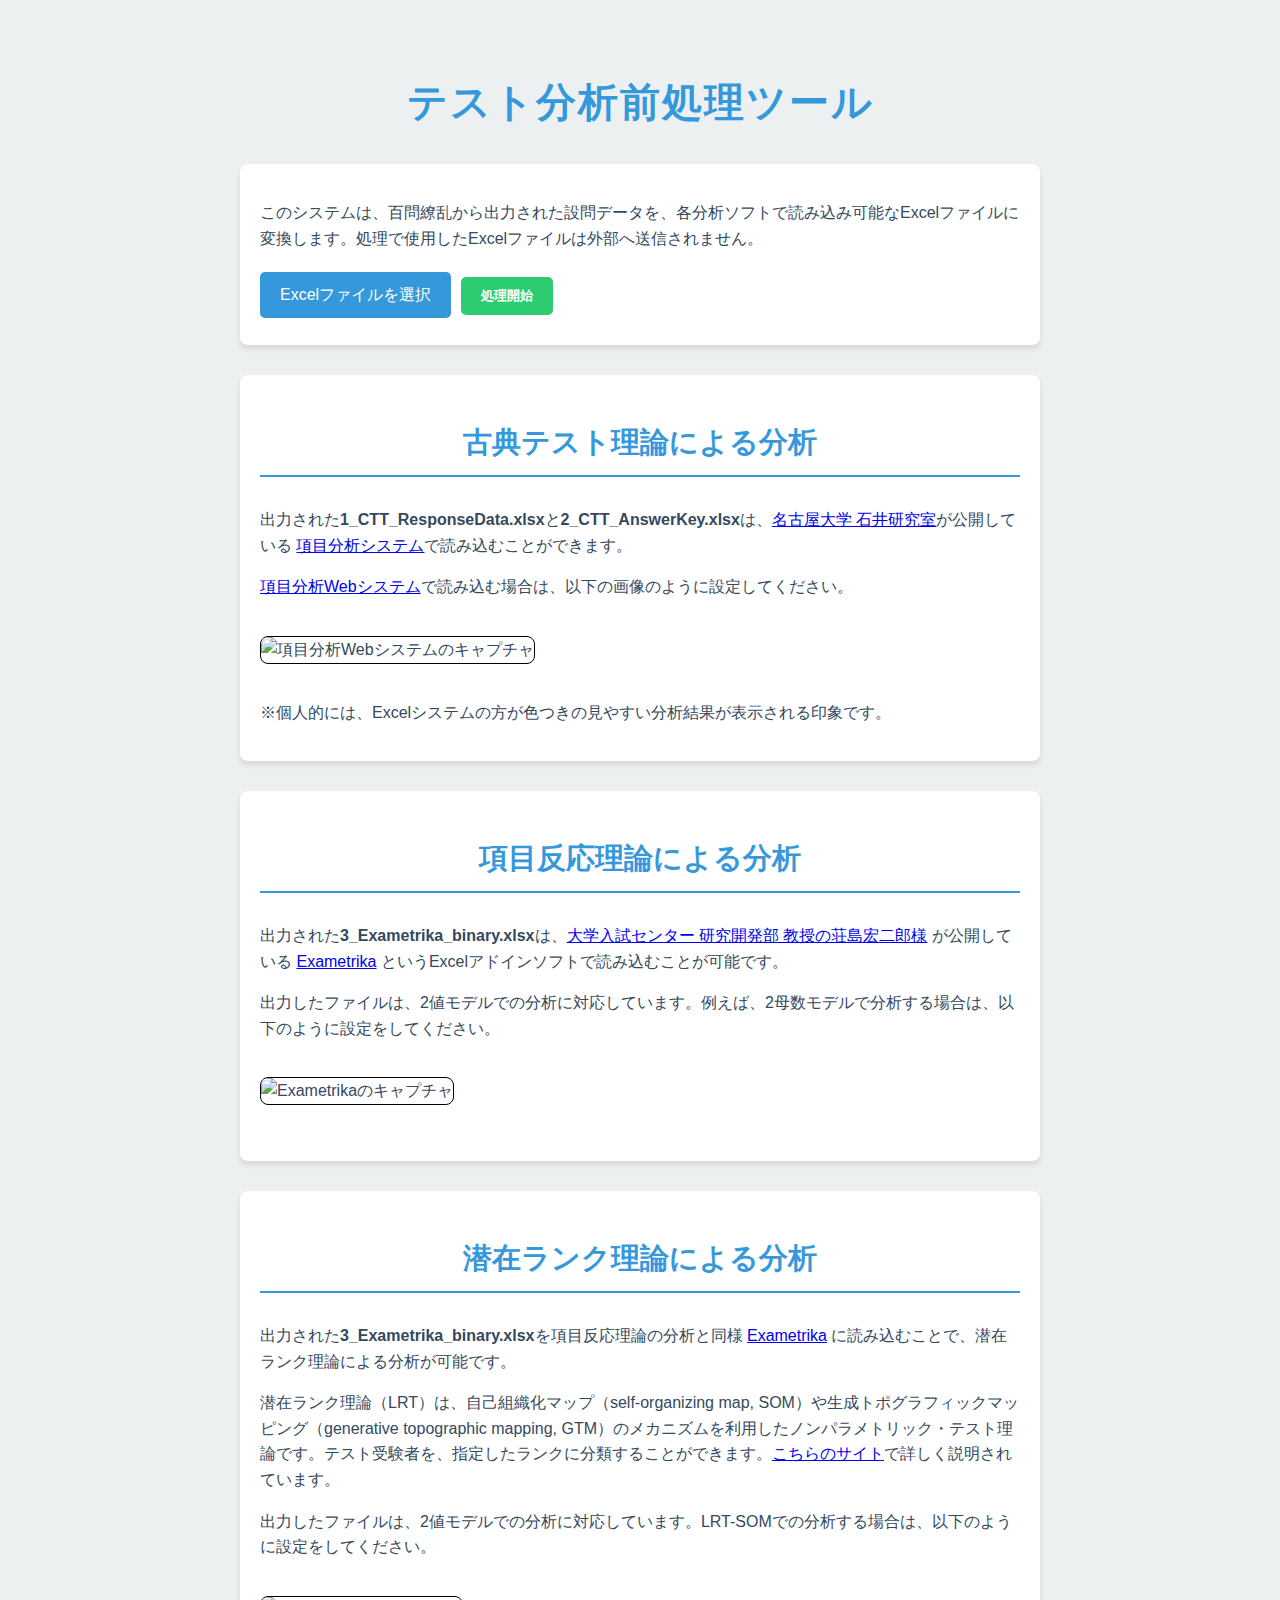
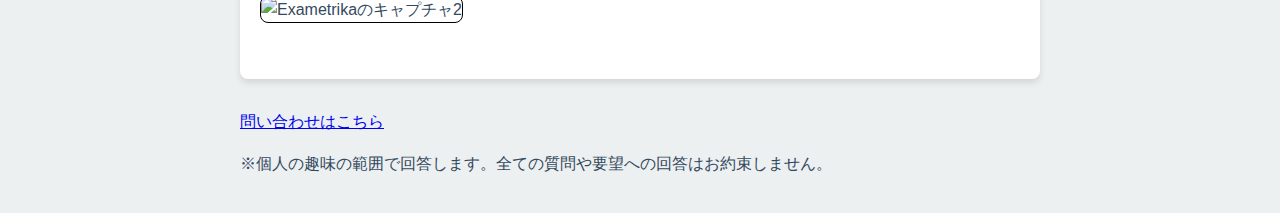
==== index.html @ 3e4b514e "add 問い合わせ LRT" ====
<!DOCTYPE html>
<html lang="ja">

<head>
  <meta charset="UTF-8">
  <meta name="viewport" content="width=device-width, initial-scale=1.0">
  <title>テスト分析前処理ツール</title>
  <script src="https://cdnjs.cloudflare.com/ajax/libs/xlsx/0.16.2/xlsx.full.min.js"></script>
  <script src="https://cdnjs.cloudflare.com/ajax/libs/FileSaver.js/2.0.5/FileSaver.min.js"></script>
  <style>
    :root {
      --primary-color: #3498db;
      --secondary-color: #2ecc71;
      --background-color: #ecf0f1;
      --text-color: #34495e;
      --button-text-color: #ffffff;
    }

    body {
      font-family: 'Arial', sans-serif;
      line-height: 1.6;
      color: var(--text-color);
      background-color: var(--background-color);
      margin: 0;
      padding: 0;
    }

    .container {
      max-width: 800px;
      margin: 0 auto;
      padding: 20px;
    }

    h1,
    h2 {
      color: var(--primary-color);
      text-align: center;
      margin-bottom: 30px;
    }

    h1 {
      font-size: 2.5em;
      text-transform: uppercase;
      letter-spacing: 2px;
      margin-top: 50px;
    }

    h2 {
      font-size: 1.8em;
      border-bottom: 2px solid var(--primary-color);
      padding-bottom: 10px;
    }

    .card {
      background-color: white;
      border-radius: 8px;
      box-shadow: 0 4px 6px rgba(0, 0, 0, 0.1);
      padding: 20px;
      margin-bottom: 30px;
    }

    .btn {
      display: inline-block;
      padding: 10px 20px;
      margin: 10px 5px;
      border: none;
      border-radius: 5px;
      background-color: var(--primary-color);
      color: var(--button-text-color);
      text-decoration: none;
      font-weight: bold;
      transition: background-color 0.3s ease, box-shadow 0.3s ease;
      cursor: pointer;
    }

    .btn:hover,
    .btn:focus {
      background-color: #2980b9;
      box-shadow: 0 2px 4px rgba(0, 0, 0, 0.2);
    }

    .btn:focus {
      outline: 3px solid #f39c12;
      outline-offset: 2px;
    }

    .btn-secondary {
      background-color: var(--secondary-color);
    }

    .btn-secondary:hover,
    .btn-secondary:focus {
      background-color: #27ae60;
    }

    #upload {
      display: none;
    }

    .file-upload-label {
      display: inline-block;
      padding: 10px 20px;
      background-color: var(--primary-color);
      color: var(--button-text-color);
      border-radius: 5px;
      cursor: pointer;
      transition: background-color 0.3s ease, box-shadow 0.3s ease;
    }

    .file-upload-label:hover,
    .file-upload-label:focus {
      background-color: #2980b9;
      box-shadow: 0 2px 4px rgba(0, 0, 0, 0.2);
    }

    .file-upload-label:focus {
      outline: 3px solid #f39c12;
      outline-offset: 2px;
    }

    .download-links a {
      display: block;
      margin: 10px 0;
      padding: 10px 20px;
      background-color: var(--primary-color);
      color: var(--button-text-color);
      text-decoration: none;
      border-radius: 5px;
      transition: background-color 0.3s ease, box-shadow 0.3s ease;
    }

    .download-links a:hover,
    .download-links a:focus {
      background-color: #2980b9;
      box-shadow: 0 2px 4px rgba(0, 0, 0, 0.2);
    }

    .download-links a:focus {
      outline: 3px solid #f39c12;
      outline-offset: 2px;
    }

    img {
      max-width: 100%;
      height: auto;
      border-radius: 8px;
      margin: 20px 0;
    }

    .bordered-image {
      border: 1px solid black;
    }
  </style>
</head>

<body>
  <div class="container">
    <h1>テスト分析前処理ツール</h1>

    <div class="card">
      <p>このシステムは、百問繚乱から出力された設問データを、各分析ソフトで読み込み可能なExcelファイルに変換します。処理で使用したExcelファイルは外部へ送信されません。</p>

      <label for="upload" class="file-upload-label" tabindex="0">Excelファイルを選択</label>
      <input type="file" id="upload" accept=".xlsx" />
      <button onclick="processFile()" class="btn btn-secondary">処理開始</button>

      <div class="download-links">
        <a id="downloadLink1" href="#" style="display: none;">1_CTT_ResponseData.xlsx ダウンロード</a>
        <a id="downloadLink2" href="#" style="display: none;">2_CTT_AnswerKey.xlsx ダウンロード</a>
        <a id="downloadLink3" href="#" style="display: none;">3_Exametrika_binary.xlsx ダウンロード</a>
      </div>
    </div>

    <div class="card">
      <h2>古典テスト理論による分析</h2>
      <p>
        出力された<strong>1_CTT_ResponseData.xlsx</strong>と<strong>2_CTT_AnswerKey.xlsx</strong>は、<a
          href="https://www.educa.nagoya-u.ac.jp/~ishii-h/index.html" target="_blank" rel="noopener noreferrer">名古屋大学
          石井研究室</a>が公開している
        <a href="https://www.educa.nagoya-u.ac.jp/~ishii-h/test_system.html" target="_blank"
          rel="noopener noreferrer">項目分析システム</a>で読み込むことができます。
      </p>
      <p>
        <a href="https://huangshan.shinyapps.io/ItemAnalysisSystem/" target="_blank"
          rel="noopener noreferrer">項目分析Webシステム</a>で読み込む場合は、以下の画像のように設定してください。
      </p>
      <img src="figs\CTT_setting.png" alt="項目分析Webシステムのキャプチャ" class="bordered-image">
      <p>
        ※個人的には、Excelシステムの方が色つきの見やすい分析結果が表示される印象です。
      </p>
    </div>

    <div class="card">
      <h2>項目反応理論による分析</h2>
      <p>
        出力された<strong>3_Exametrika_binary.xlsx</strong>は、<a href="http://shojima.starfree.jp/index.htm" target="_blank"
          rel="noopener noreferrer">大学入試センター 研究開発部 教授の荘島宏二郎様</a> が公開している
        <a href="http://shojima.starfree.jp/exmk/jindex.htm" target="_blank" rel="noopener noreferrer">Exametrika</a>
        というExcelアドインソフトで読み込むことが可能です。
      </p>
      <p>出力したファイルは、2値モデルでの分析に対応しています。例えば、2母数モデルで分析する場合は、以下のように設定をしてください。</p>
      <p><img src="figs\IRT_setting.png" alt="Exametrikaのキャプチャ" class="bordered-image"></p>

    </div>

    <div class="card">
      <h2>潜在ランク理論による分析</h2>
      <p>
        出力された<strong>3_Exametrika_binary.xlsx</strong>を項目反応理論の分析と同様
        <a href="http://shojima.starfree.jp/exmk/jindex.htm" target="_blank" rel="noopener noreferrer">Exametrika</a>
        に読み込むことで、潜在ランク理論による分析が可能です。
      </p>
      <p>
        潜在ランク理論（LRT）は、自己組織化マップ（self-organizing map, SOM）や生成トポグラフィックマッピング（generative topographic mapping,
        GTM）のメカニズムを利用したノンパラメトリック・テスト理論です。テスト受験者を、指定したランクに分類することができます。<a href="http://shojima.starfree.jp/ntt/jindex.htm"
          target="_blank" rel="noopener noreferrer">こちらのサイト</a>で詳しく説明されています。
      </p>
      <p>出力したファイルは、2値モデルでの分析に対応しています。LRT-SOMでの分析する場合は、以下のように設定をしてください。</p>
      <p><img src="figs\LRT_setting.png" alt="Exametrikaのキャプチャ2" class="bordered-image"></p>


    </div>

    <p><a href="https://forms.gle/QhK3WbjAWRJDRmNq7">問い合わせはこちら</a></p>
      
      <p>※個人の趣味の範囲で回答します。全ての質問や要望への回答はお約束しません。</p>
  </div>




  <script src="script.js"></script>
</body>

</html>
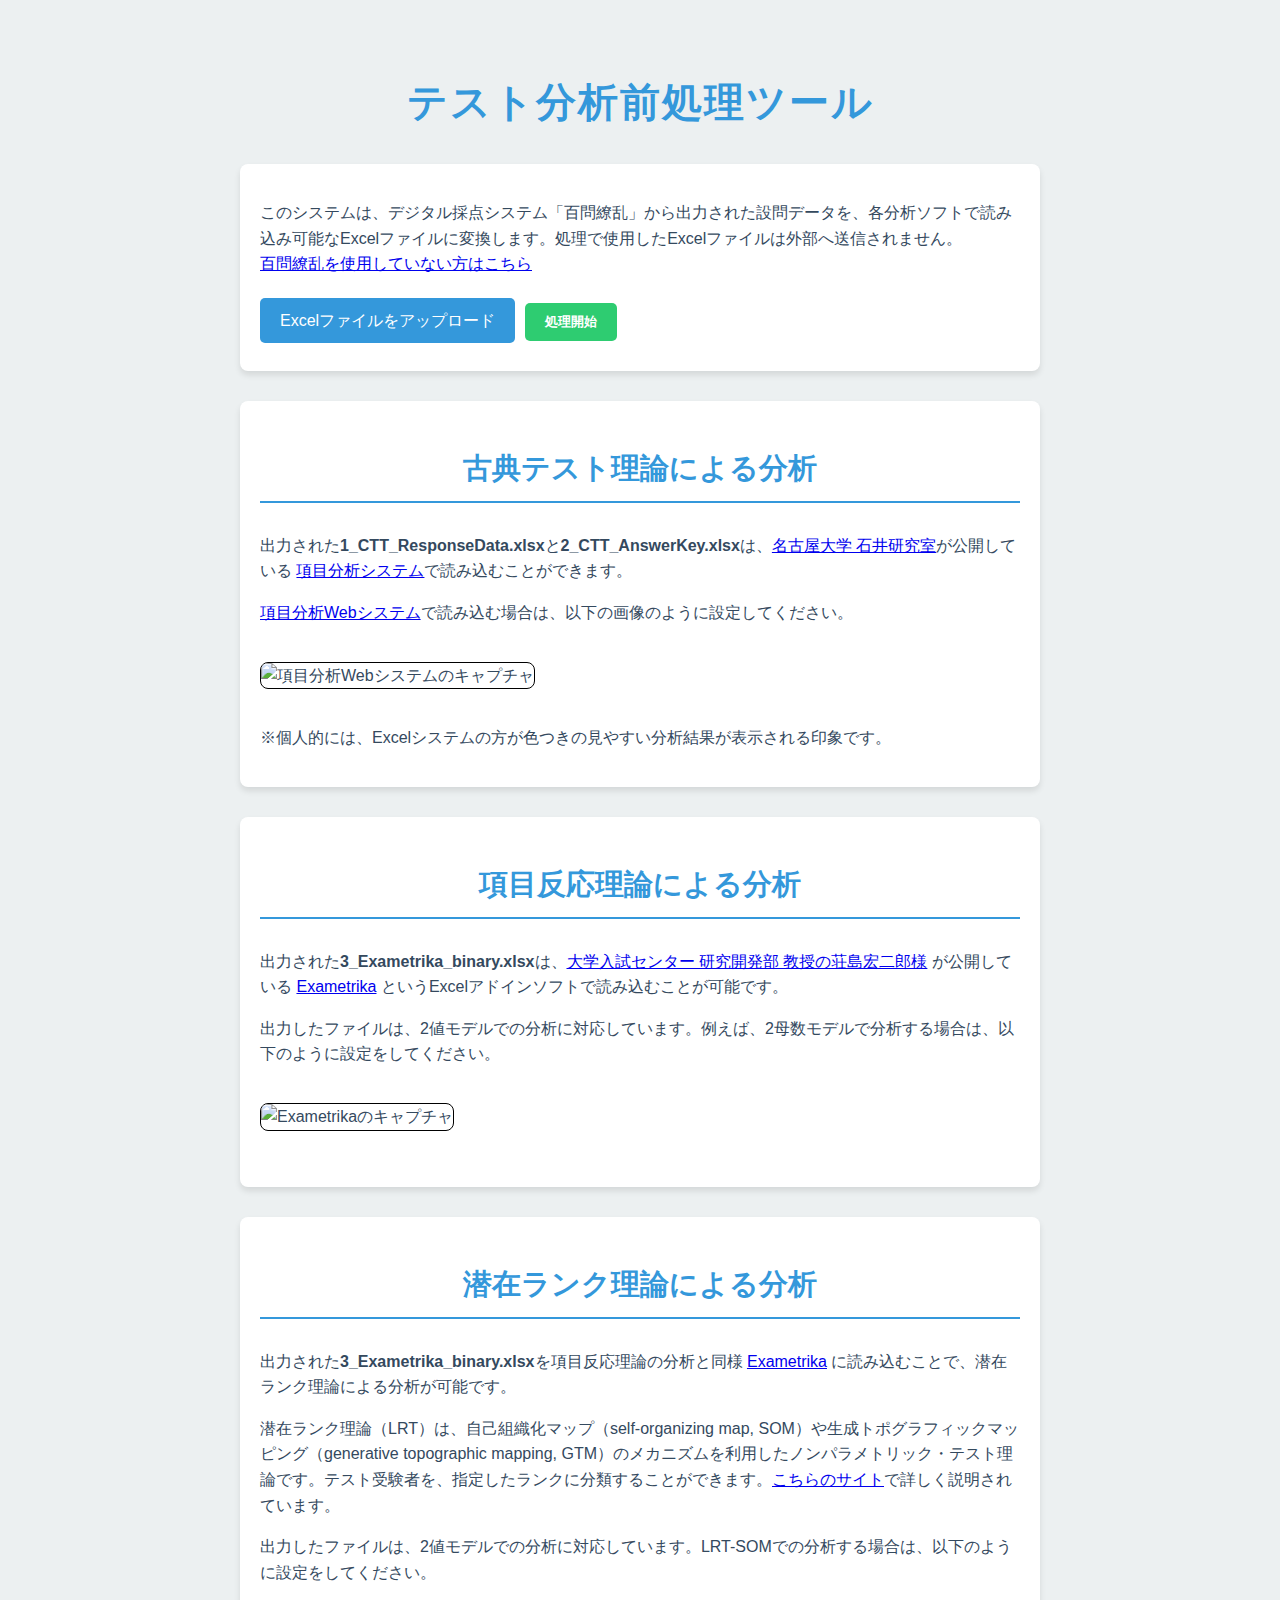
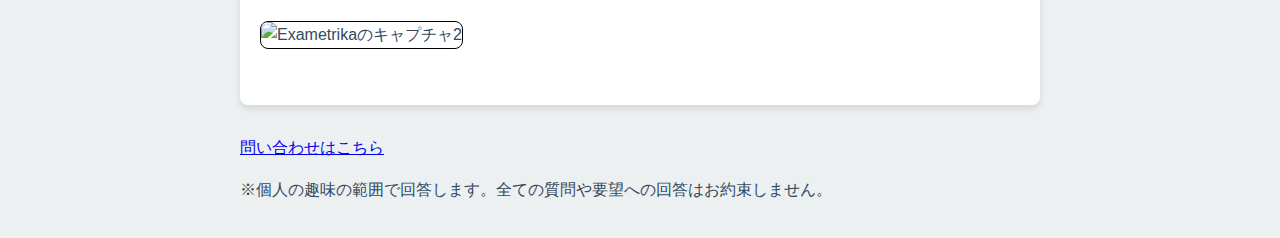
==== commit c1a44c86: "テンプレートダウンロード機能を実装" ====
--- a/index.html
+++ b/index.html
@@ -158,9 +158,9 @@
     <h1>テスト分析前処理ツール</h1>
 
     <div class="card">
-      <p>このシステムは、百問繚乱から出力された設問データを、各分析ソフトで読み込み可能なExcelファイルに変換します。処理で使用したExcelファイルは外部へ送信されません。</p>
-
-      <label for="upload" class="file-upload-label" tabindex="0">Excelファイルを選択</label>
+      <p>このシステムは、デジタル採点システム「百問繚乱」から出力された設問データを、各分析ソフトで読み込み可能なExcelファイルに変換します。処理で使用したExcelファイルは外部へ送信されません。<a href="https://phys-ken.github.io/ItemAnalysisPreprocessingSystemOnWeb/templateDL.html"><br>百問繚乱を使用していない方はこちら</a></p>
+
+      <label for="upload" class="file-upload-label" tabindex="0">Excelファイルをアップロード</label>
       <input type="file" id="upload" accept=".xlsx" />
       <button onclick="processFile()" class="btn btn-secondary">処理開始</button>
 
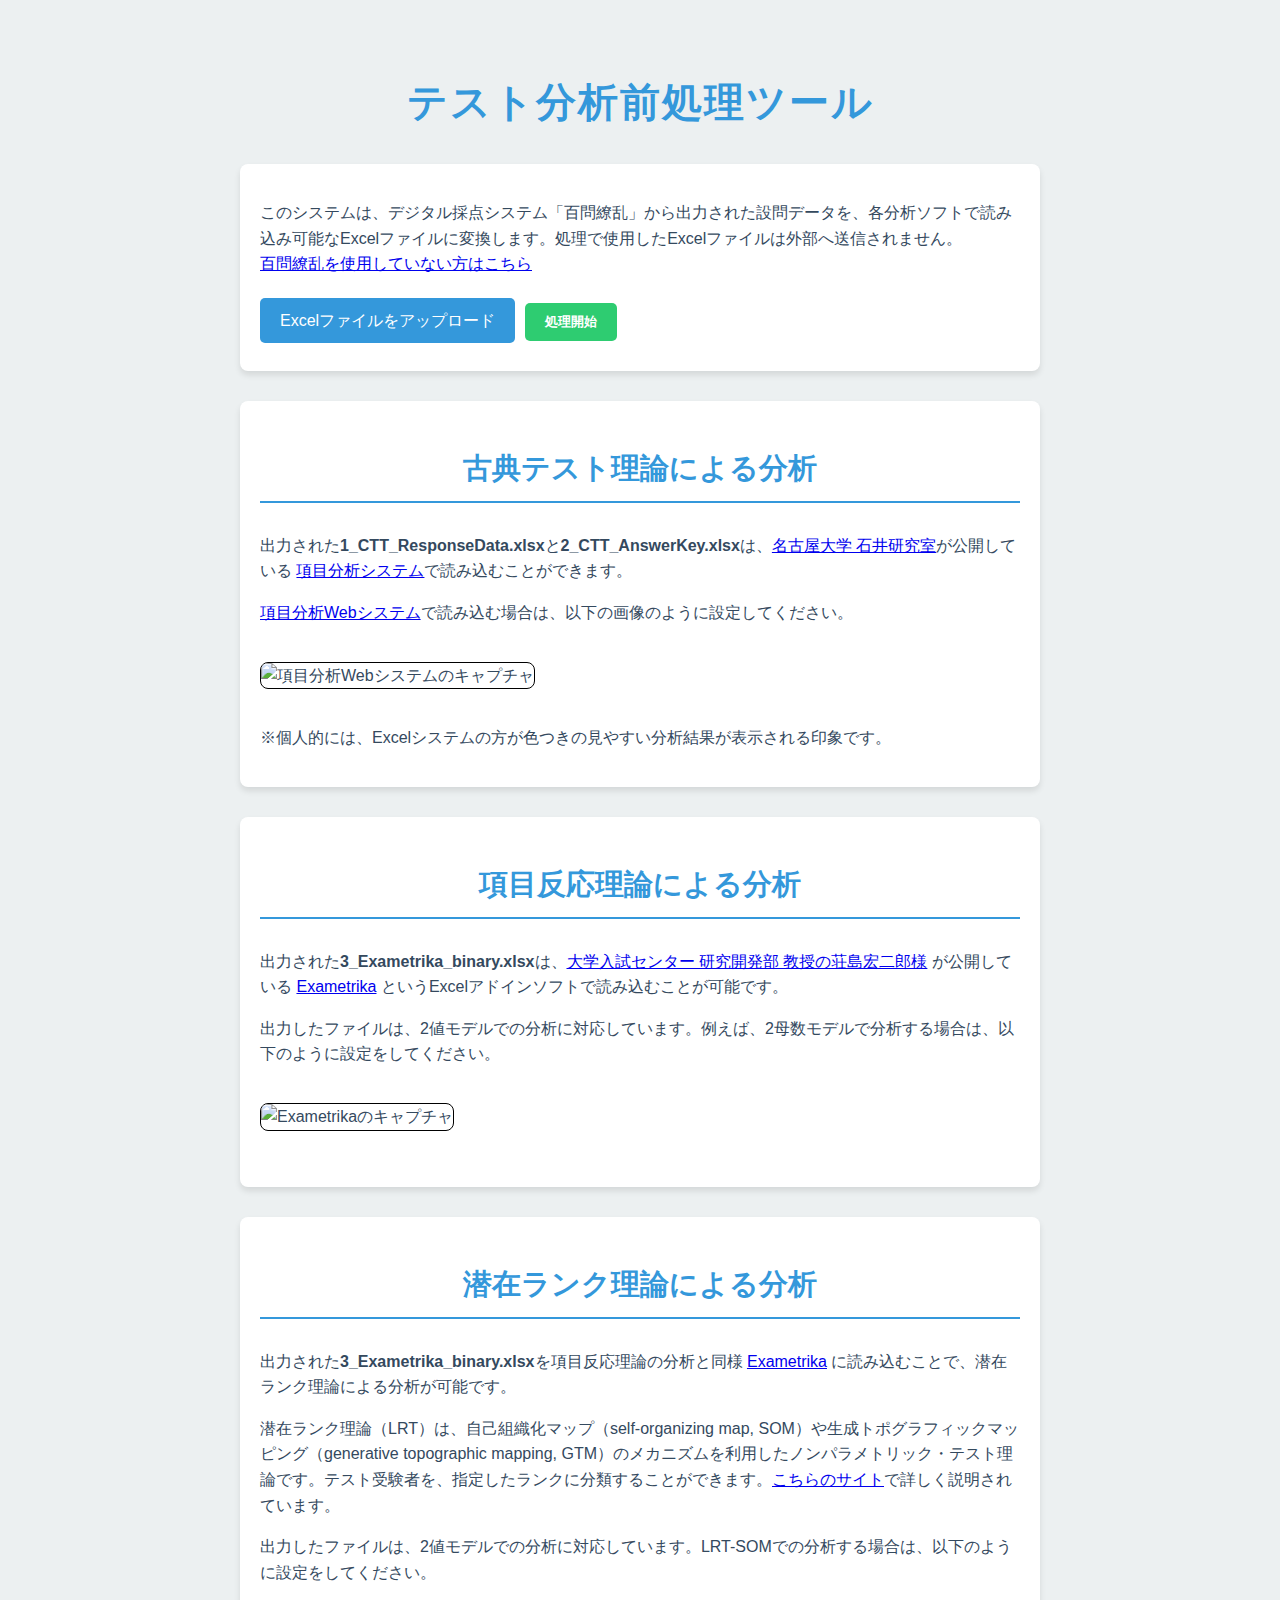
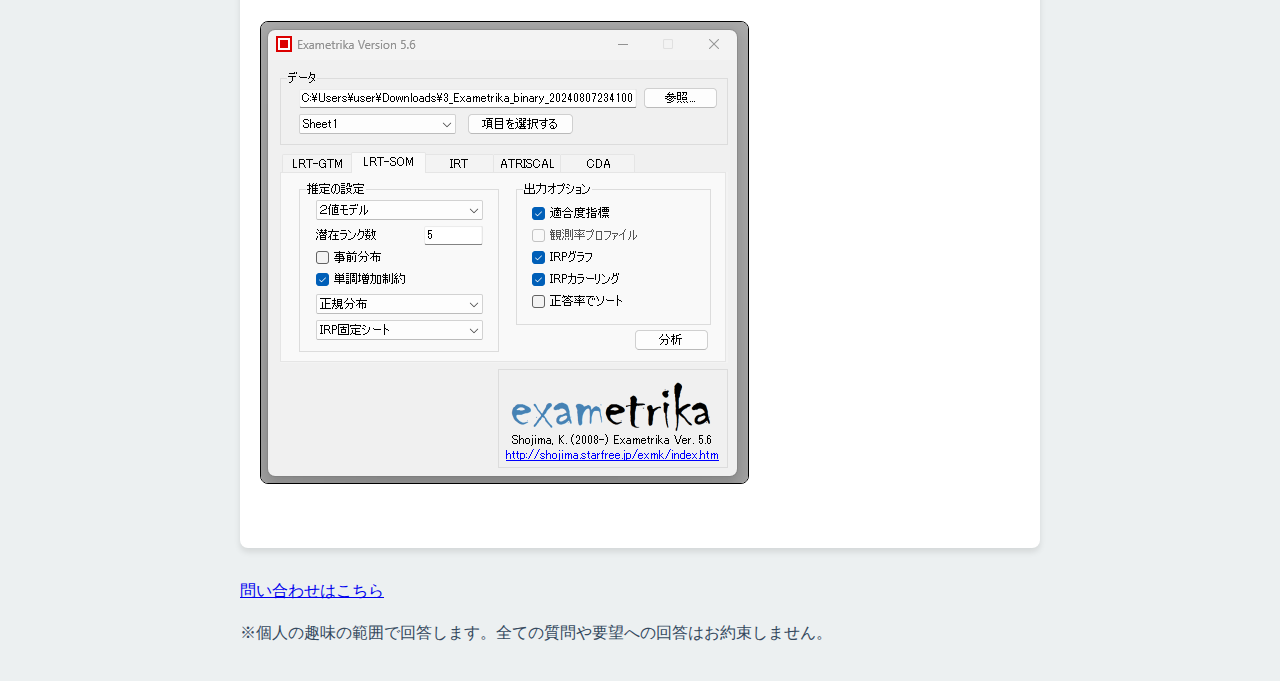
==== commit 95925a6a: "update LRT fig" ====
--- a/index.html
+++ b/index.html
@@ -216,7 +216,7 @@
           target="_blank" rel="noopener noreferrer">こちらのサイト</a>で詳しく説明されています。
       </p>
       <p>出力したファイルは、2値モデルでの分析に対応しています。LRT-SOMでの分析する場合は、以下のように設定をしてください。</p>
-      <p><img src="figs\LRT_setting.png" alt="Exametrikaのキャプチャ2" class="bordered-image"></p>
+      <p><img src="figs\LRTSOM_setting.png" alt="Exametrikaのキャプチャ2" class="bordered-image"></p>
 
 
     </div>
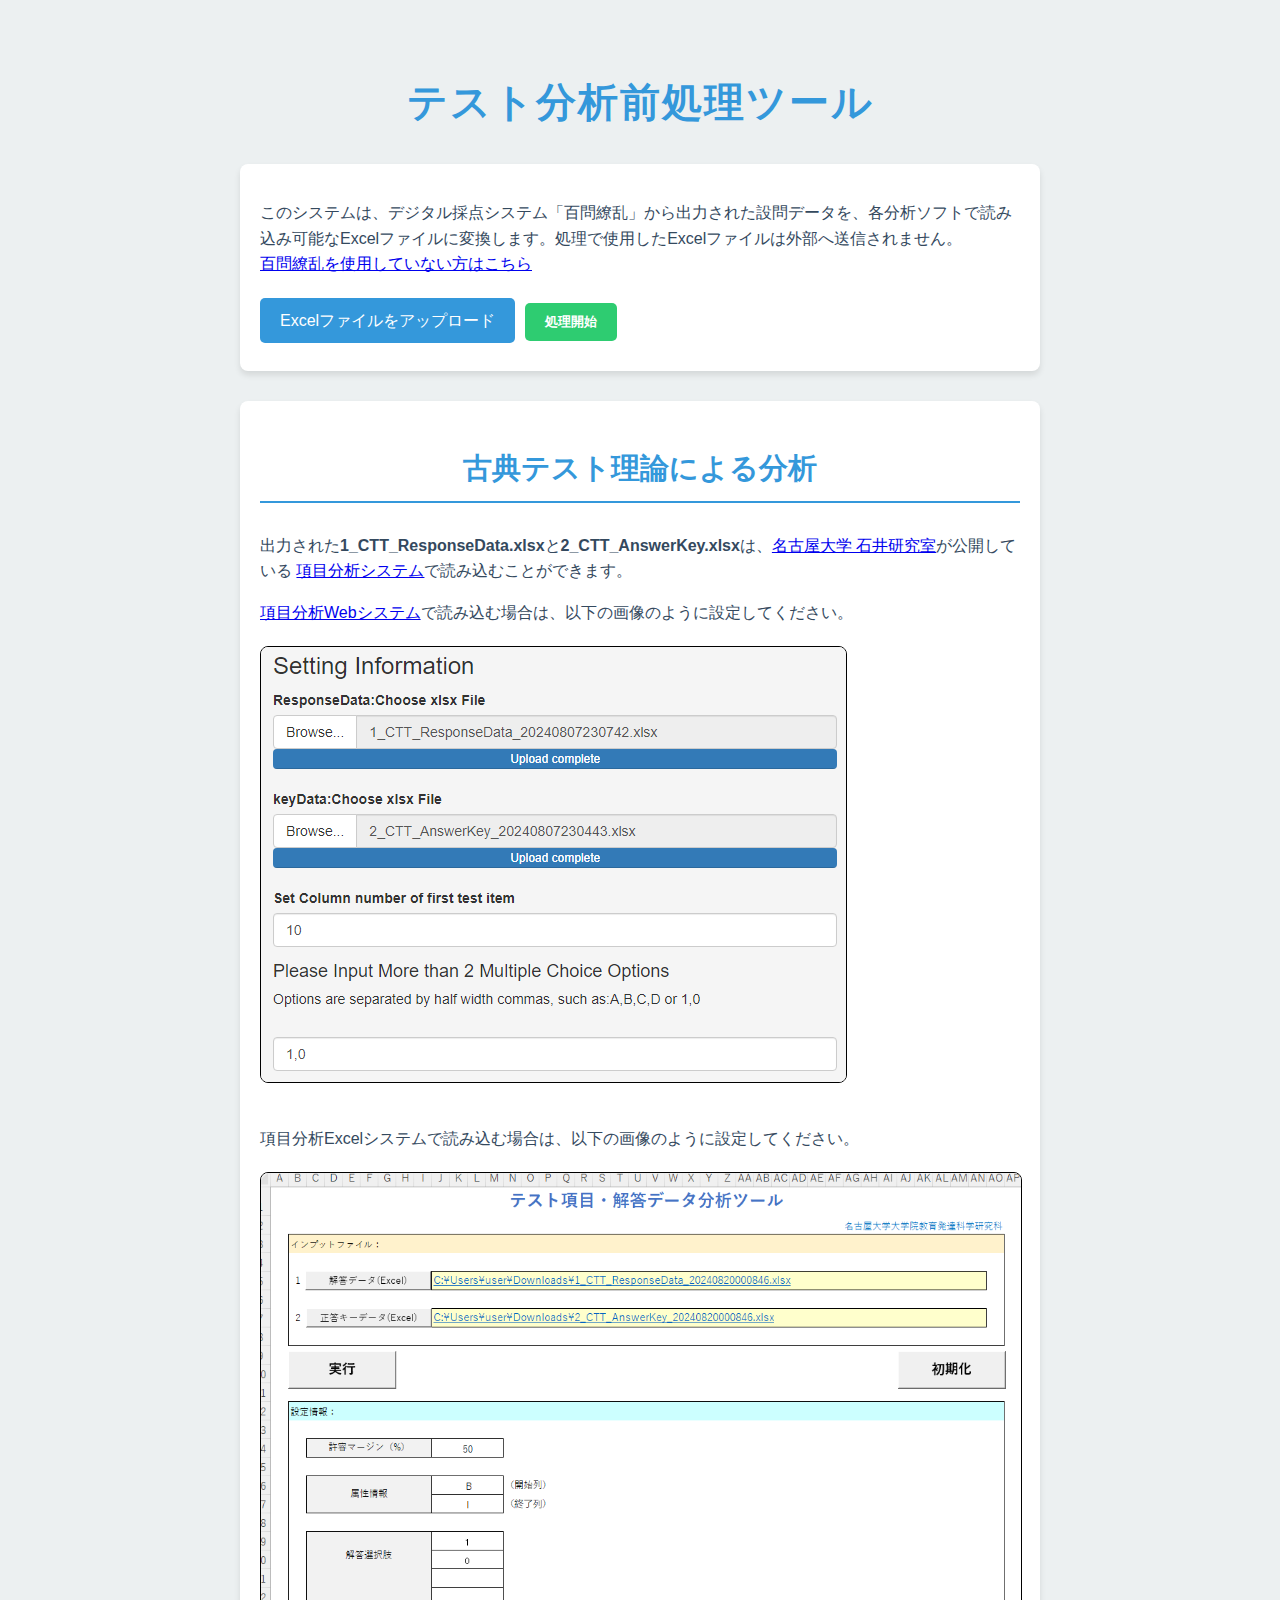
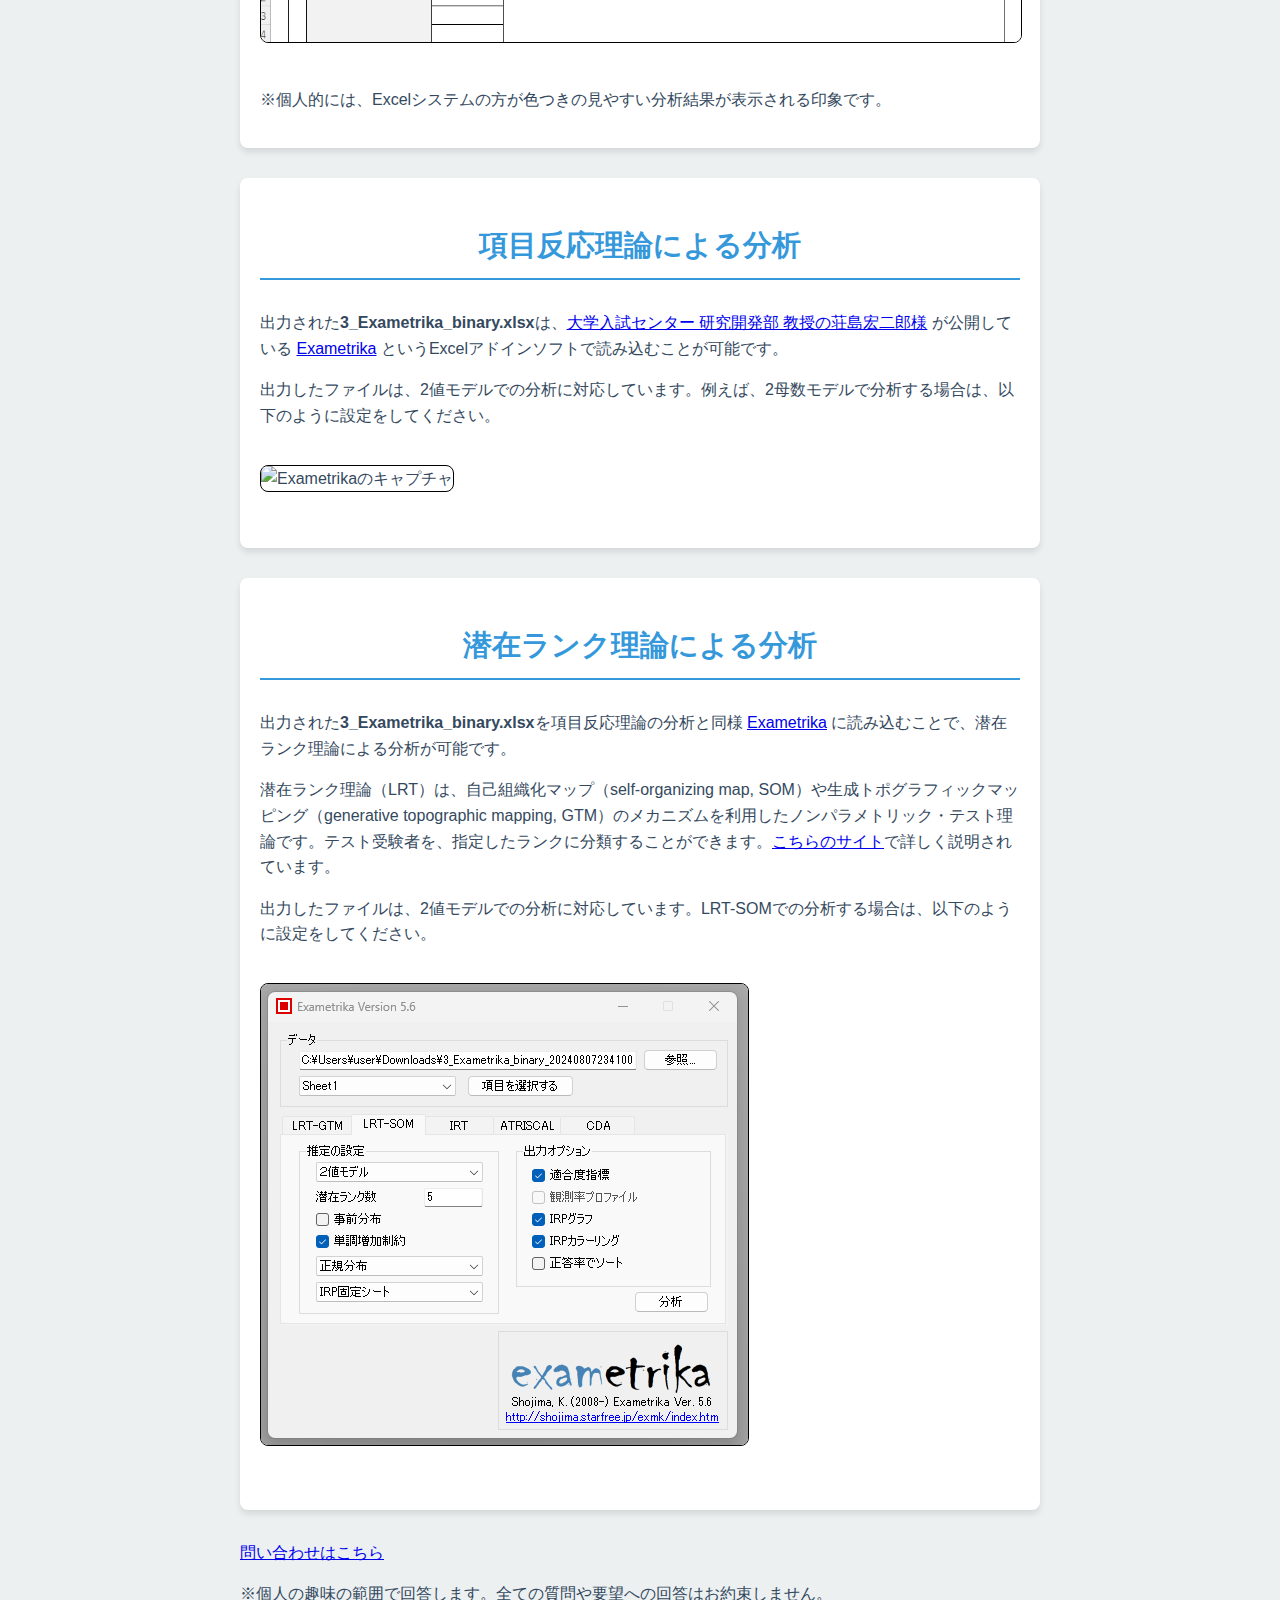
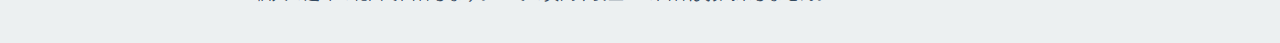
==== commit 006f6b13: "indexを修正" ====
--- a/index.html
+++ b/index.html
@@ -158,7 +158,9 @@
     <h1>テスト分析前処理ツール</h1>
 
     <div class="card">
-      <p>このシステムは、デジタル採点システム「百問繚乱」から出力された設問データを、各分析ソフトで読み込み可能なExcelファイルに変換します。処理で使用したExcelファイルは外部へ送信されません。<a href="https://phys-ken.github.io/ItemAnalysisPreprocessingSystemOnWeb/templateDL.html"><br>百問繚乱を使用していない方はこちら</a></p>
+      <p>このシステムは、デジタル採点システム「百問繚乱」から出力された設問データを、各分析ソフトで読み込み可能なExcelファイルに変換します。処理で使用したExcelファイルは外部へ送信されません。<a
+          href="https://phys-ken.github.io/ItemAnalysisPreprocessingSystemOnWeb/templateDL.html"><br>百問繚乱を使用していない方はこちら</a>
+      </p>
 
       <label for="upload" class="file-upload-label" tabindex="0">Excelファイルをアップロード</label>
       <input type="file" id="upload" accept=".xlsx" />
@@ -183,8 +185,12 @@
       <p>
         <a href="https://huangshan.shinyapps.io/ItemAnalysisSystem/" target="_blank"
           rel="noopener noreferrer">項目分析Webシステム</a>で読み込む場合は、以下の画像のように設定してください。
-      </p>
-      <img src="figs\CTT_setting.png" alt="項目分析Webシステムのキャプチャ" class="bordered-image">
+        <br>
+        <img src="figs\CTT_setting_web.png" alt="項目分析Webシステムのキャプチャ" class="bordered-image">
+      </p>
+      <p>項目分析Excelシステムで読み込む場合は、以下の画像のように設定してください。<br>
+        <img src="figs\CTT_setting_excel.png" alt="項目分析Excelシステムのキャプチャ" class="bordered-image">
+      </p>
       <p>
         ※個人的には、Excelシステムの方が色つきの見やすい分析結果が表示される印象です。
       </p>
@@ -222,12 +228,9 @@
     </div>
 
     <p><a href="https://forms.gle/QhK3WbjAWRJDRmNq7">問い合わせはこちら</a></p>
-      
-      <p>※個人の趣味の範囲で回答します。全ての質問や要望への回答はお約束しません。</p>
+
+    <p>※個人の趣味の範囲で回答します。全ての質問や要望への回答はお約束しません。</p>
   </div>
-
-
-
 
   <script src="script.js"></script>
 </body>
